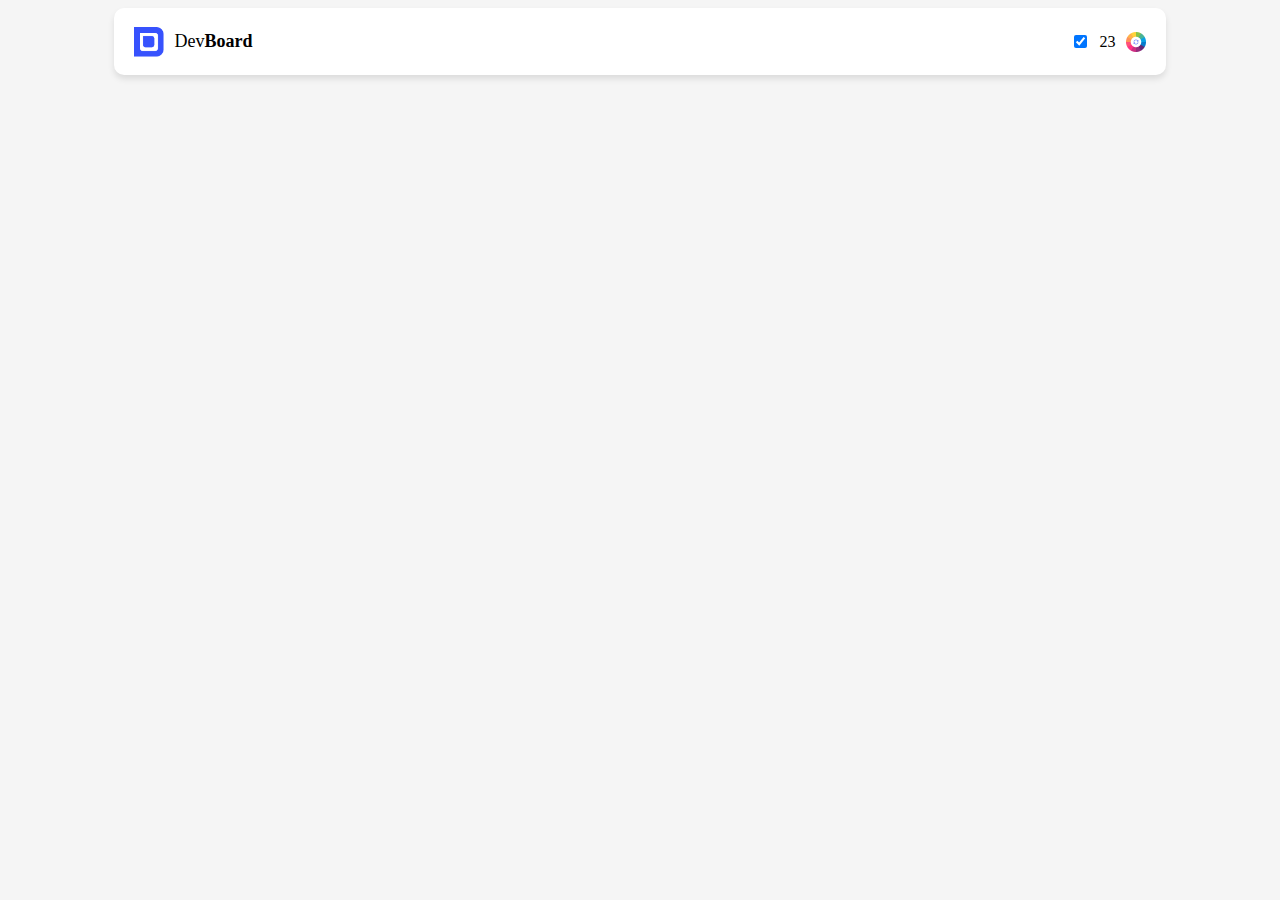
==== index.html @ f6774106 "first commit" ====
<!DOCTYPE html>
<html lang="en">
<head>
    <meta charset="UTF-8">
    <meta name="viewport" content="width=device-width, initial-scale=1.0">
    <title>DevBoard</title>
    <link rel="stylesheet" href="styles.css">
</head>
<body>

    <div class="devboard">
        <div class="logo">
            <img src="Images/logo.png" class="img1">
            <p>Dev<span class="board">Board</span></p>
        </div>
        <div class="icon">
            <input type="checkbox" id="task-check" checked class="inp1">
            <label for="task-check">23</label>
            <img src="Images/theme-btn.png" class="img2">
        </div>
    </div>

</body>
</html>
---- styles.css ----
body {
    background-color: #f5f5f5;
    display: flex;
    justify-content: center;
    align-items: center;
    
}

.devboard {
    display: flex;
    justify-content: space-between;
    align-items: center;
    background: white;
    padding: 5px 20px;
    width: 80%;
    border-radius: 10px;
    box-shadow: 0 4px 6px rgba(0, 0, 0, 0.1);
}

.logo {
    display: flex;
    align-items: center;
    font-size: 18px;
}

.img1 {
    width: 30px;
    height: 30px;
    margin-right: 10px;
}

.board {
    font-weight: bold;
}

.icon {
    display: flex;
    align-items: center;
    gap: 10px;
}

.inp1 {
    color: blue;
}

.img2 {
    width: 20px;
    height: 20px;
}
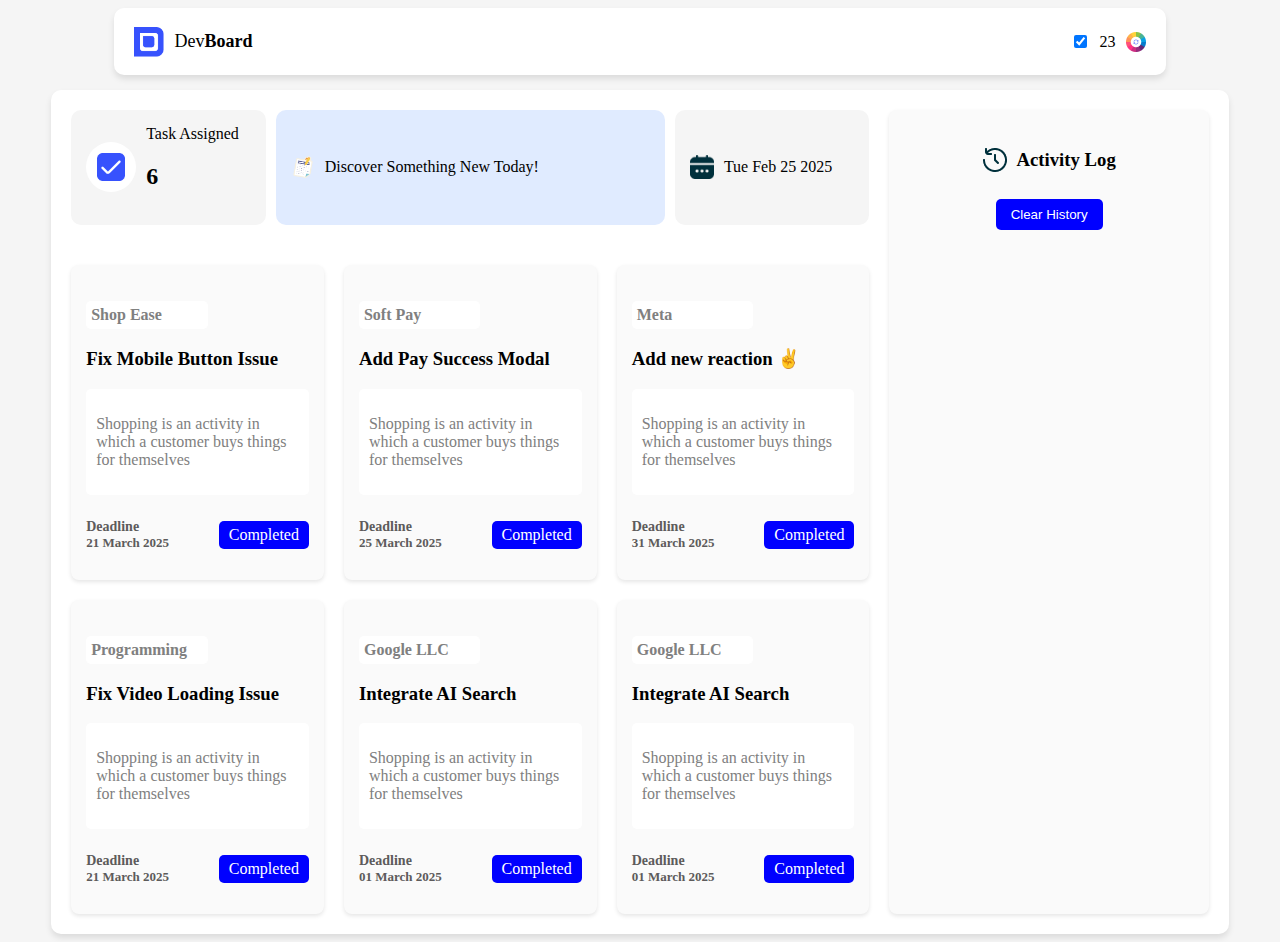
==== commit bfa3581c: "second commit" ====
--- a/index.html
+++ b/index.html
@@ -20,5 +20,115 @@
         </div>
     </div>
 
+    <!-- next part -->
+
+    <div class="container">
+        <!-- Left  -->
+        <div class="task-container">
+            <!-- Top -->
+
+            <div class="top">
+                <!-- Task Assigned -->
+                <div class="task-assigned">
+                    <div class="task-head">
+                        <div class="round"> <img src="Images/checkbox.png" alt=""> </div>
+                        <span class="ttask">Task Assigned
+                            <h2>6</h2>
+                        </span>
+                    </div>
+                    
+                </div>
+            
+                <!-- Discover Something New -->
+                <div class="discover">
+                    <img src="Images/board.png">
+                    <span>Discover Something New Today!</span>
+                </div>
+            
+                <!-- Date -->
+                <div class="date">
+                    <img src="Images/calender.png" alt="Calendar Icon">
+                    <span>Tue Feb 25 2025</span>
+                </div>
+            </div>
+            
+
+            <!-- Grid -->
+            <div class="task-grid">
+                <div class="task-card">
+                    <h4 class="shop">Shop Ease</h4>
+                    <h3>Fix Mobile Button Issue</h3>
+                    <div class="shopping"><p>Shopping is an activity in which a customer buys things for themselves</p></div>
+                    <div class="task-foot">
+                        <p class="deadline">Deadline <br> <span>21 March 2025</span></p>
+                        <span class="completed">Completed</span>
+                    </div>
+                </div>
+
+                <div class="task-card">
+                    <h4 class="shop">Soft Pay</h4>
+                    <h3>Add Pay Success Modal</h3>
+                    <div class="shopping"><p>Shopping is an activity in which a customer buys things for themselves</p></div>
+                    <div class="task-foot">
+                        <p class="deadline">Deadline <br> <span>25 March 2025</span></p>
+                        <span class="completed">Completed</span>
+                    </div>
+                </div>
+
+                <div class="task-card">
+                    <h4 class="shop">Meta</h4>
+                    <h3>Add new reaction ✌</h3>
+                    <div class="shopping"><p>Shopping is an activity in which a customer buys things for themselves</p></div>
+                    <div class="task-foot">
+                        <p class="deadline">Deadline <br> <span>31 March 2025</span></p>
+                        <span class="completed">Completed</span>
+                    </div>
+                </div>
+
+                <div class="task-card">
+                    <h4 class="shop">Programming</h4>
+                    <h3>Fix Video Loading Issue</h3>
+                    <div class="shopping"><p>Shopping is an activity in which a customer buys things for themselves</p></div>
+                    <div class="task-foot">
+                        <p class="deadline">Deadline <br> <span>21 March 2025</span></p>
+                        <span class="completed">Completed</span>
+                    </div>
+                </div>
+
+                <div class="task-card">
+                    <h4 class="shop">Google LLC</h4>
+                    <h3>Integrate AI Search</h3>
+                    <div class="shopping"><p>Shopping is an activity in which a customer buys things for themselves</p></div>
+                    <div class="task-foot">
+                        <p class="deadline">Deadline <br> <span>01 March 2025</span></p>
+                        <span class="completed">Completed</span>
+                    </div>
+                </div>
+                <div class="task-card">
+                    <h4 class="shop">Google LLC</h4>
+                    <h3>Integrate AI Search</h3>
+                    <div class="shopping"><p>Shopping is an activity in which a customer buys things for themselves</p></div>
+                    <div class="task-foot">
+                        <p class="deadline">Deadline <br> <span>01 March 2025</span></p>
+                        <span class="completed">Completed</span>
+                    </div>
+                </div>
+                
+            </div>
+        </div>
+
+        <!-- Activity Log -->
+        <div class="activity-log">
+                <div class="activity-head">
+                    <img src="Images/activity.png" alt="Activity Icon">
+                    <h3>Activity Log</h3>
+                </div>
+            <button class="clear-history">Clear History</button>
+        </div>
+        
+    </div>
+
+
+
 </body>
 </html>
--- a/styles.css
+++ b/styles.css
@@ -1,8 +1,9 @@
 body {
     background-color: #f5f5f5;
     display: flex;
-    justify-content: center;
-    align-items: center;
+    flex-direction: column;
+    align-items: center;
+    
     
 }
 
@@ -47,3 +48,212 @@
     width: 20px;
     height: 20px;
 }
+
+/* next part */
+
+
+
+
+
+.container {
+    display: grid;
+    grid-template-columns: 2fr 0.8fr;
+    gap: 20px;
+    width: 90%;
+    max-width: 1200px;
+    background: white;
+    padding: 20px;
+    border-radius: 10px;
+    box-shadow: 0 4px 6px rgba(0, 0, 0, 0.1);
+    margin-top: 15px;
+}
+
+/* Left Section */
+.task-container {
+    display: flex;
+    flex-direction: column;
+    gap: 20px;
+}
+
+/* Top Cards */
+.top-cards {
+    display: flex;
+    gap: 10px;
+}
+
+.card {
+    flex: 1;
+    padding: 15px;
+    background: #fafafa;
+    border-radius: 8px;
+    box-shadow: 0 2px 4px rgba(0, 0, 0, 0.1);
+    display: flex;
+    align-items: center;
+    gap: 10px;
+}
+
+.card img {
+    width: 24px;
+    height: 24px;
+}
+
+/* Top Grid */
+.top {
+    display: grid;
+    grid-template-columns: 1fr 2fr 1fr; /* Task Assigned & Date ছোট, Discover বড় */
+    gap: 10px;
+    margin-bottom: 20px;
+}
+
+/* Task Assigned */
+.task-assigned {
+    background: #f5f5f5;
+    padding: 15px;
+    border-radius: 10px;
+    gap: 5px;
+}
+
+.task-head{
+    display: flex;
+    align-items: center;
+}
+
+.ttask{
+    margin-left: 10px;
+}
+
+.round{
+    background-color: white;
+    height: 50px;
+    width: 50px;
+    border-radius: 50%;
+    display: flex;
+    justify-content: center;
+    align-items: center;
+}
+
+/* Discover Something New */
+.discover {
+    background: #e0ebff;
+    padding: 15px;
+    border-radius: 10px;
+    display: flex;
+    align-items: center;
+    gap: 10px;
+}
+
+
+/* Date */
+.date {
+    background: #f5f5f5;
+    padding: 15px;
+    border-radius: 10px;
+    display: flex;
+    align-items: center;
+    gap: 10px;
+}
+
+/* Icons */
+.task-header img,
+.discover img,
+.date img {
+    width: 24px;
+    height: 24px;
+}
+
+
+/* Grid */
+.task-grid {
+    display: grid;
+    grid-template-columns: repeat(3, 1fr);
+    gap: 20px;
+}
+
+.task-card {
+    background: #fafafa;
+    padding: 15px;
+    border-radius: 8px;
+    box-shadow: 0 2px 4px rgba(0, 0, 0, 0.1);
+}
+
+.task-foot {
+    display: flex;
+    justify-content: space-between;
+    align-items: center;
+    margin-top: 10px;
+}
+
+.deadline {
+    font-size: 14px;
+    font-weight: bold;
+    color: rgb(93, 91, 91);
+}
+
+.deadline span {
+    display: block;
+    font-size: 13px;
+    color: rgb(93, 91, 91);
+}
+
+.completed {
+    background: blue;
+    color: white;
+    padding: 5px 10px;
+    border-radius: 5px;
+}
+
+.shop{
+    background-color: white;
+    width: 50%;
+    padding: 5px;
+    border-radius: 5px;
+    margin-bottom: 8px;
+    color: gray;
+    font-weight: 600;
+}
+.shopping{
+    background-color: white;
+    padding: 10px;
+    border-radius: 5px;
+    margin-top: 8px;
+    color: gray;
+}
+
+/* Right */
+
+.clear-history {
+    background: blue;
+    color: white;
+    border: none;
+    padding: 8px 15px;
+    border-radius: 5px;
+    margin-top: 10px;
+}
+
+/* Activity Log Box */
+.activity-log {
+    background: #fafafa;
+    padding: 20px;
+    border-radius: 8px;
+    box-shadow: 0 2px 4px rgba(0, 0, 0, 0.1);
+    display: flex;
+    flex-direction: column;
+    align-items: center;
+    text-align: center;
+}
+
+/* Activity Log Head */
+.activity-head {
+    display: flex;
+    align-items: center;
+    gap: 10px;
+    justify-content: center;
+}
+
+/* Activity Icon */
+.activity-header img {
+    width: 24px;
+    height: 24px;
+}
+
+
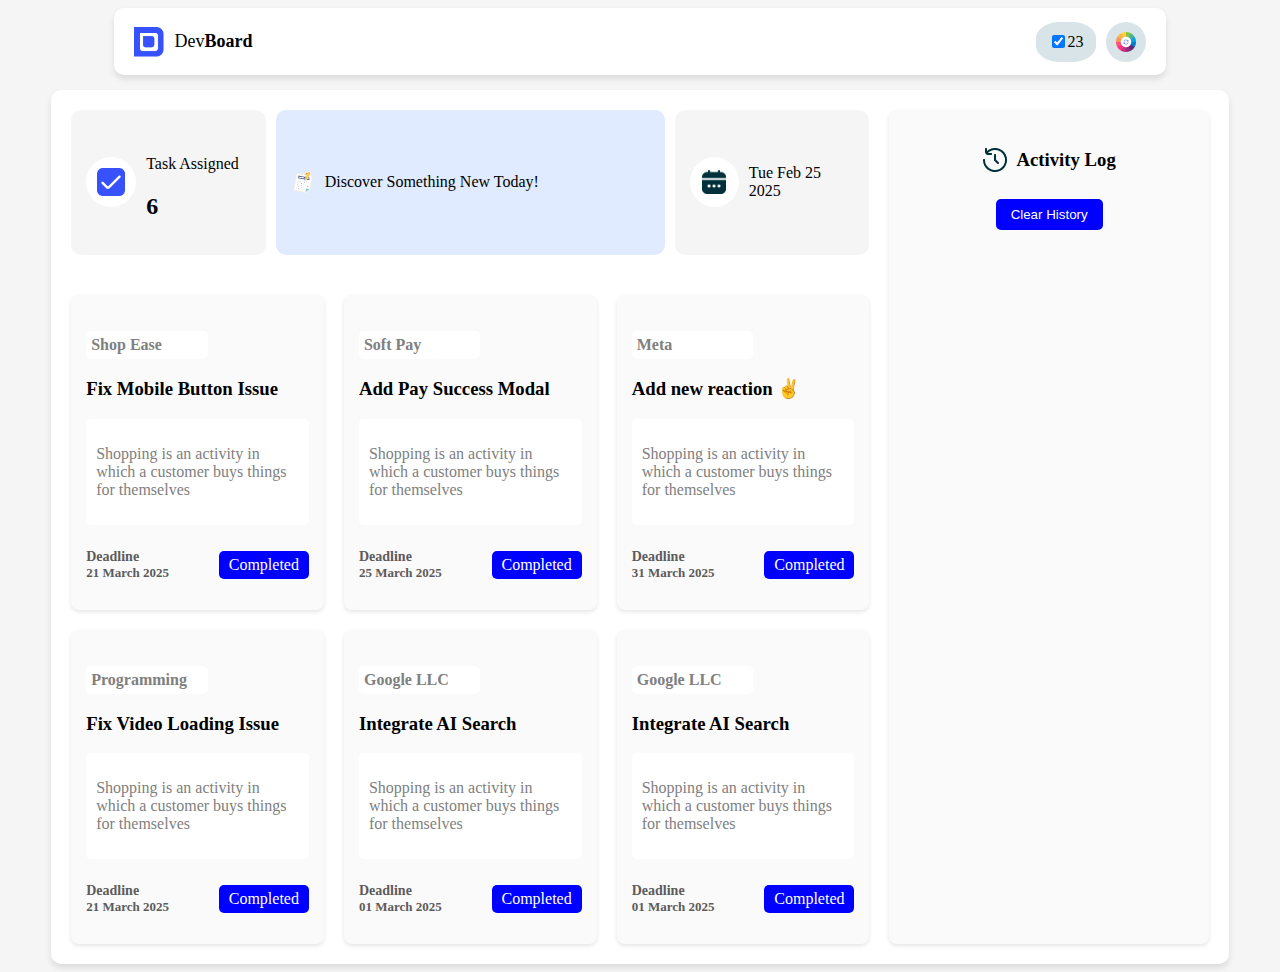
==== commit 709d0ece: "third commit" ====
--- a/index.html
+++ b/index.html
@@ -14,9 +14,11 @@
             <p>Dev<span class="board">Board</span></p>
         </div>
         <div class="icon">
-            <input type="checkbox" id="task-check" checked class="inp1">
-            <label for="task-check">23</label>
-            <img src="Images/theme-btn.png" class="img2">
+            <div class="half-round">
+                <input type="checkbox" id="task-check" checked class="inp1">
+                <label for="task-check">23</label>
+            </div>
+            <div class="roundy"><img src="Images/theme-btn.png" class="img2"></div>
         </div>
     </div>
 
@@ -47,7 +49,7 @@
             
                 <!-- Date -->
                 <div class="date">
-                    <img src="Images/calender.png" alt="Calendar Icon">
+                    <div class="round"><img src="Images/calender.png"></div>
                     <span>Tue Feb 25 2025</span>
                 </div>
             </div>
--- a/styles.css
+++ b/styles.css
@@ -47,6 +47,25 @@
 .img2 {
     width: 20px;
     height: 20px;
+}
+
+.half-round{
+        background-color: rgb(217, 228, 232);
+        height: 40px;
+        width: 60px;
+        border-radius: 40%;
+        display: flex;
+        justify-content: center;
+        align-items: center;
+}
+.roundy{
+    background-color: rgb(217, 228, 232);
+        height: 40px;
+        width: 40px;
+        border-radius: 50%;
+        display: flex;
+        justify-content: center;
+        align-items: center;
 }
 
 /* next part */
@@ -120,6 +139,7 @@
 
 .ttask{
     margin-left: 10px;
+    margin-top: 30px;
 }
 
 .round{
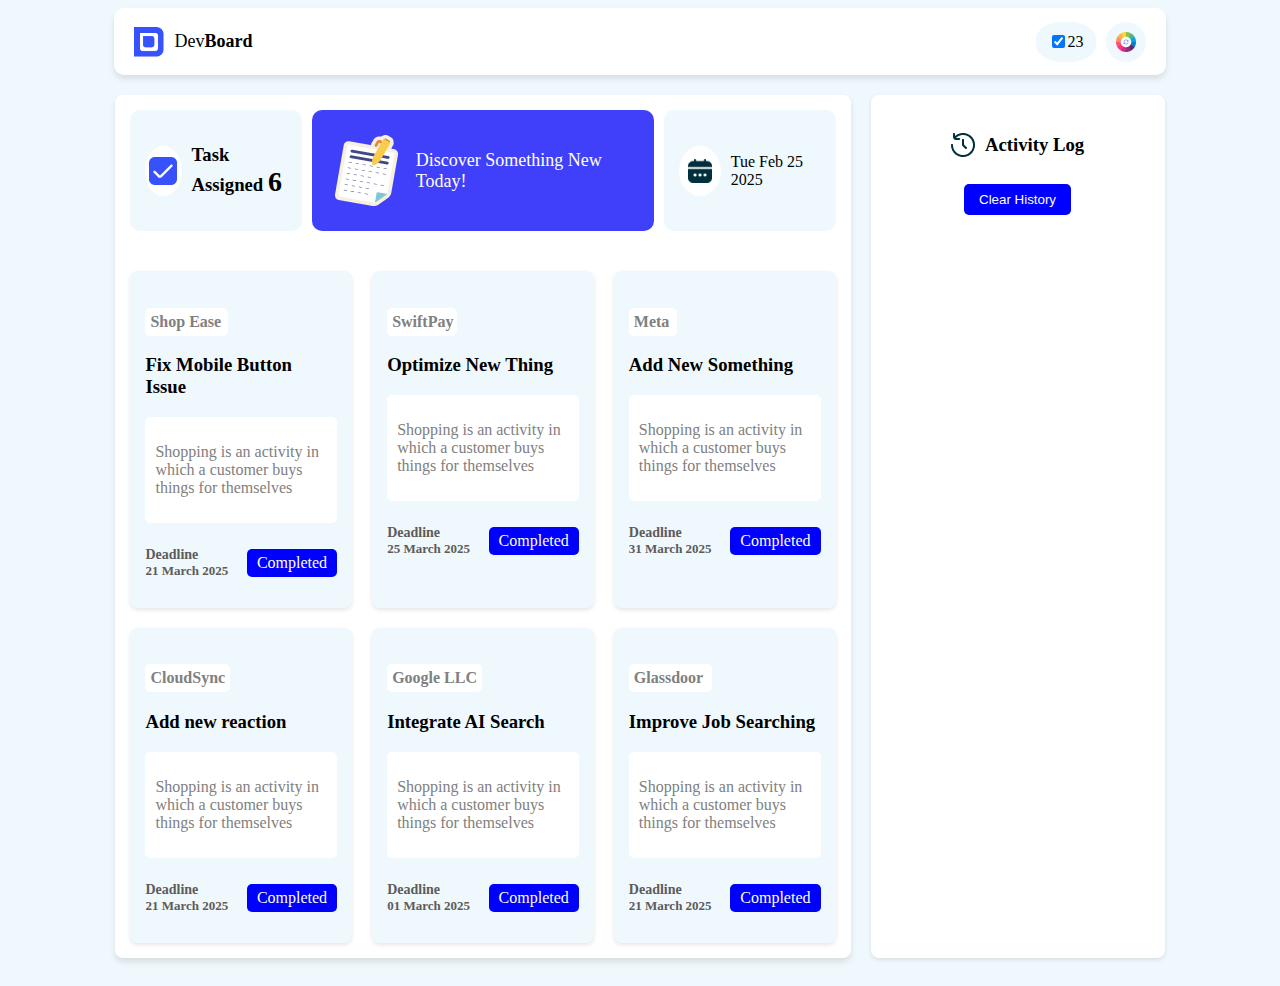
==== commit 4e62d894: "fourth commit" ====
--- a/index.html
+++ b/index.html
@@ -3,7 +3,7 @@
 <head>
     <meta charset="UTF-8">
     <meta name="viewport" content="width=device-width, initial-scale=1.0">
-    <title>DevBoard</title>
+    <title>Tasks</title>
     <link rel="stylesheet" href="styles.css">
 </head>
 <body>
@@ -22,7 +22,7 @@
         </div>
     </div>
 
-    <!-- next part -->
+    <!-- main -->
 
     <div class="container">
         <!-- Left  -->
@@ -30,21 +30,22 @@
             <!-- Top -->
 
             <div class="top">
+
                 <!-- Task Assigned -->
                 <div class="task-assigned">
                     <div class="task-head">
                         <div class="round"> <img src="Images/checkbox.png" alt=""> </div>
-                        <span class="ttask">Task Assigned
-                            <h2>6</h2>
-                        </span>
+                        <h3 class="ttask">Task Assigned
+                            <span>6</span>
+                        </h3>
                     </div>
                     
                 </div>
             
                 <!-- Discover Something New -->
-                <div class="discover">
+                <div class="discover" id="discoverBtn">
                     <img src="Images/board.png">
-                    <span>Discover Something New Today!</span>
+                    <span class="something">Discover Something New Today!</span>
                 </div>
             
                 <!-- Date -->
@@ -56,62 +57,62 @@
             
 
             <!-- Grid -->
-            <div class="task-grid">
-                <div class="task-card">
+            <div class="grid">
+                <div class="card">
                     <h4 class="shop">Shop Ease</h4>
                     <h3>Fix Mobile Button Issue</h3>
                     <div class="shopping"><p>Shopping is an activity in which a customer buys things for themselves</p></div>
-                    <div class="task-foot">
+                    <div class="foot">
                         <p class="deadline">Deadline <br> <span>21 March 2025</span></p>
                         <span class="completed">Completed</span>
                     </div>
                 </div>
 
-                <div class="task-card">
-                    <h4 class="shop">Soft Pay</h4>
-                    <h3>Add Pay Success Modal</h3>
+                <div class="card">
+                    <h4 class="shop shop2">SwiftPay</h4>
+                    <h3>Optimize New Thing</h3>
                     <div class="shopping"><p>Shopping is an activity in which a customer buys things for themselves</p></div>
-                    <div class="task-foot">
+                    <div class="foot">
                         <p class="deadline">Deadline <br> <span>25 March 2025</span></p>
                         <span class="completed">Completed</span>
                     </div>
                 </div>
 
-                <div class="task-card">
-                    <h4 class="shop">Meta</h4>
-                    <h3>Add new reaction ✌</h3>
+                <div class="card">
+                    <h4 class="shop shop3">Meta</h4>
+                    <h3>Add New Something</h3>
                     <div class="shopping"><p>Shopping is an activity in which a customer buys things for themselves</p></div>
-                    <div class="task-foot">
+                    <div class="foot">
                         <p class="deadline">Deadline <br> <span>31 March 2025</span></p>
                         <span class="completed">Completed</span>
                     </div>
                 </div>
 
-                <div class="task-card">
-                    <h4 class="shop">Programming</h4>
-                    <h3>Fix Video Loading Issue</h3>
+                <div class="card">
+                    <h4 class="shop shop4">CloudSync</h4>
+                    <h3>Add new reaction</h3>
                     <div class="shopping"><p>Shopping is an activity in which a customer buys things for themselves</p></div>
-                    <div class="task-foot">
+                    <div class="foot">
                         <p class="deadline">Deadline <br> <span>21 March 2025</span></p>
                         <span class="completed">Completed</span>
                     </div>
                 </div>
 
-                <div class="task-card">
-                    <h4 class="shop">Google LLC</h4>
+                <div class="card">
+                    <h4 class="shop shop5">Google LLC</h4>
                     <h3>Integrate AI Search</h3>
                     <div class="shopping"><p>Shopping is an activity in which a customer buys things for themselves</p></div>
-                    <div class="task-foot">
+                    <div class="foot">
                         <p class="deadline">Deadline <br> <span>01 March 2025</span></p>
                         <span class="completed">Completed</span>
                     </div>
                 </div>
-                <div class="task-card">
-                    <h4 class="shop">Google LLC</h4>
-                    <h3>Integrate AI Search</h3>
+                <div class="card">
+                    <h4 class="shop">Glassdoor</h4>
+                    <h3>Improve Job Searching</h3>
                     <div class="shopping"><p>Shopping is an activity in which a customer buys things for themselves</p></div>
-                    <div class="task-foot">
-                        <p class="deadline">Deadline <br> <span>01 March 2025</span></p>
+                    <div class="foot">
+                        <p class="deadline">Deadline <br> <span>21 March 2025</span></p>
                         <span class="completed">Completed</span>
                     </div>
                 </div>
@@ -131,6 +132,6 @@
     </div>
 
 
-
+<script src="script.js"></script>
 </body>
-</html>
+</html>--- a/styles.css
+++ b/styles.css
@@ -1,5 +1,5 @@
 body {
-    background-color: #f5f5f5;
+    background-color: rgba(135, 207, 235, 0.137);
     display: flex;
     flex-direction: column;
     align-items: center;
@@ -50,16 +50,16 @@
 }
 
 .half-round{
-        background-color: rgb(217, 228, 232);
+        background-color: rgba(135, 207, 235, 0.137);
         height: 40px;
         width: 60px;
-        border-radius: 40%;
+        border-radius: 43%;
         display: flex;
         justify-content: center;
         align-items: center;
 }
 .roundy{
-    background-color: rgb(217, 228, 232);
+    background-color: rgba(135, 207, 235, 0.137);
         height: 40px;
         width: 40px;
         border-radius: 50%;
@@ -68,65 +68,39 @@
         align-items: center;
 }
 
-/* next part */
-
-
-
+/* main */
 
 
 .container {
     display: grid;
     grid-template-columns: 2fr 0.8fr;
     gap: 20px;
-    width: 90%;
-    max-width: 1200px;
-    background: white;
-    padding: 20px;
-    border-radius: 10px;
-    box-shadow: 0 4px 6px rgba(0, 0, 0, 0.1);
-    margin-top: 15px;
-}
-
-/* Left Section */
+    width: 83%; 
+    padding: 20px;   
+}
+
+/* Left */
 .task-container {
     display: flex;
     flex-direction: column;
     gap: 20px;
-}
-
-/* Top Cards */
-.top-cards {
-    display: flex;
-    gap: 10px;
-}
-
-.card {
-    flex: 1;
-    padding: 15px;
-    background: #fafafa;
+    background-color: white;
+    padding: 15px;
     border-radius: 8px;
-    box-shadow: 0 2px 4px rgba(0, 0, 0, 0.1);
-    display: flex;
-    align-items: center;
-    gap: 10px;
-}
-
-.card img {
-    width: 24px;
-    height: 24px;
-}
-
-/* Top Grid */
+    box-shadow: 0 4px 6px rgba(0, 0, 0, 0.1);
+}
+
+/* Top */
 .top {
     display: grid;
-    grid-template-columns: 1fr 2fr 1fr; /* Task Assigned & Date ছোট, Discover বড় */
+    grid-template-columns: 1fr 2fr 1fr;
     gap: 10px;
     margin-bottom: 20px;
 }
 
 /* Task Assigned */
 .task-assigned {
-    background: #f5f5f5;
+    background: rgba(135, 207, 235, 0.137);
     padding: 15px;
     border-radius: 10px;
     gap: 5px;
@@ -137,9 +111,12 @@
     align-items: center;
 }
 
+.task-head span{
+font-size: 28px;
+}
+
 .ttask{
-    margin-left: 10px;
-    margin-top: 30px;
+    margin-left: 10px;   
 }
 
 .round{
@@ -154,18 +131,23 @@
 
 /* Discover Something New */
 .discover {
-    background: #e0ebff;
-    padding: 15px;
-    border-radius: 10px;
-    display: flex;
-    align-items: center;
-    gap: 10px;
+    background: rgba(28, 28, 250, 0.842);
+    padding: 15px;
+    border-radius: 10px;
+    display: flex;
+    align-items: center;
+    gap: 10px;
+}
+
+.something{
+   color: white; 
+   font-size: large;
 }
 
 
 /* Date */
 .date {
-    background: #f5f5f5;
+    background: rgba(135, 207, 235, 0.137);
     padding: 15px;
     border-radius: 10px;
     display: flex;
@@ -175,7 +157,6 @@
 
 /* Icons */
 .task-header img,
-.discover img,
 .date img {
     width: 24px;
     height: 24px;
@@ -183,20 +164,20 @@
 
 
 /* Grid */
-.task-grid {
+.grid {
     display: grid;
     grid-template-columns: repeat(3, 1fr);
     gap: 20px;
 }
 
-.task-card {
-    background: #fafafa;
+.card {
+    background: rgba(135, 207, 235, 0.137);
     padding: 15px;
     border-radius: 8px;
     box-shadow: 0 2px 4px rgba(0, 0, 0, 0.1);
 }
 
-.task-foot {
+.foot {
     display: flex;
     justify-content: space-between;
     align-items: center;
@@ -224,13 +205,26 @@
 
 .shop{
     background-color: white;
-    width: 50%;
+    width: 73px;
     padding: 5px;
     border-radius: 5px;
     margin-bottom: 8px;
     color: gray;
     font-weight: 600;
 }
+.shop2{
+      width: 60px;
+}
+.shop3{
+    width: 38px;
+}
+.shop4{
+    width: 75px;
+}
+.shop5{
+    width: 85px;
+}
+
 .shopping{
     background-color: white;
     padding: 10px;
@@ -239,7 +233,7 @@
     color: gray;
 }
 
-/* Right */
+/* Activity Log */
 
 .clear-history {
     background: blue;
@@ -250,9 +244,8 @@
     margin-top: 10px;
 }
 
-/* Activity Log Box */
 .activity-log {
-    background: #fafafa;
+    background: white;
     padding: 20px;
     border-radius: 8px;
     box-shadow: 0 2px 4px rgba(0, 0, 0, 0.1);
@@ -262,7 +255,6 @@
     text-align: center;
 }
 
-/* Activity Log Head */
 .activity-head {
     display: flex;
     align-items: center;
@@ -270,10 +262,6 @@
     justify-content: center;
 }
 
-/* Activity Icon */
-.activity-header img {
-    width: 24px;
-    height: 24px;
-}
-
-
+
+
+
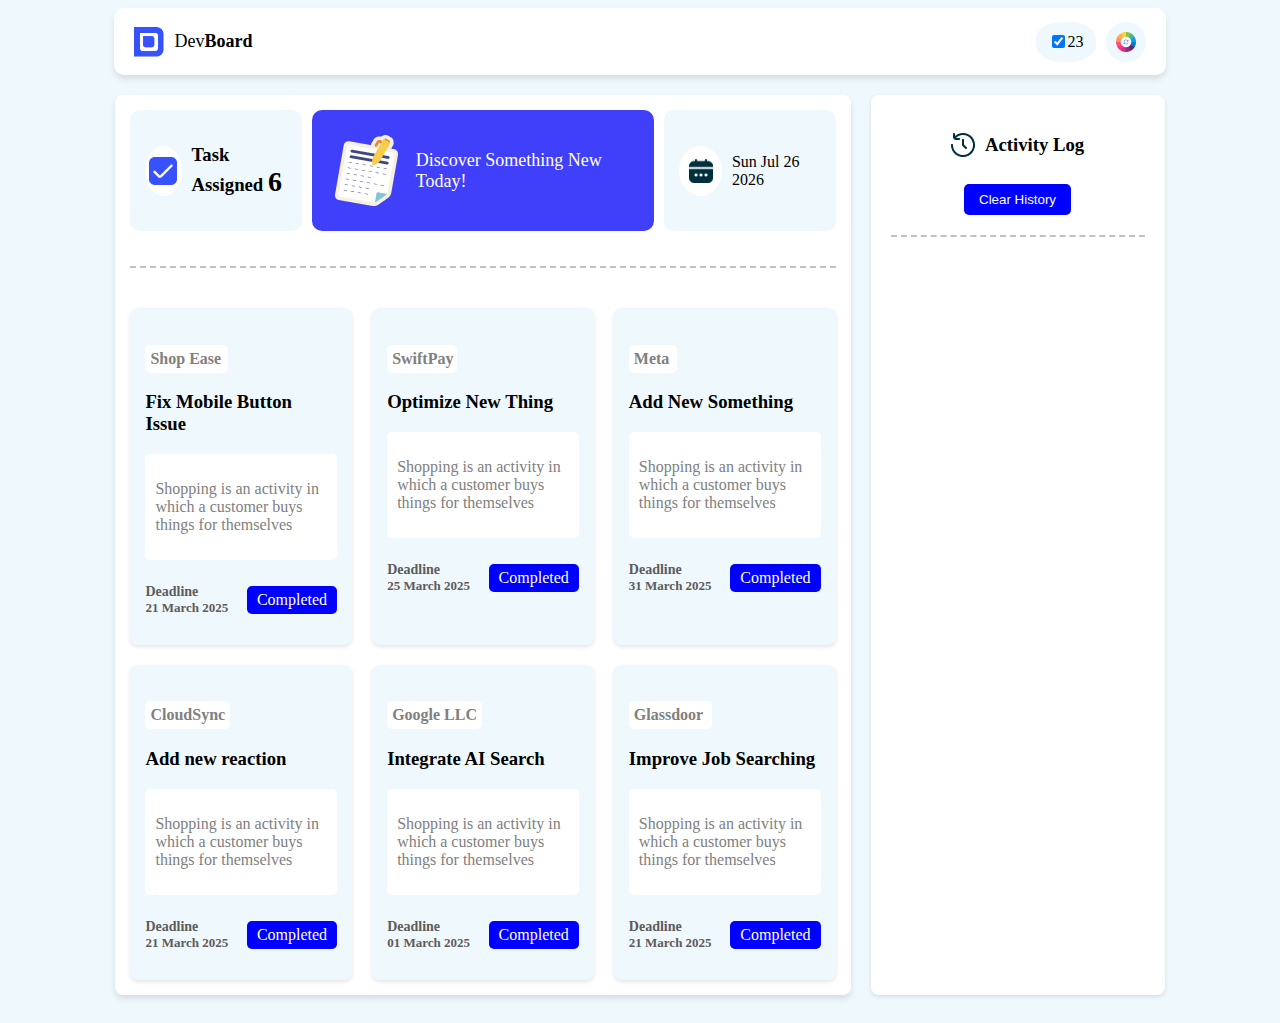
==== commit b02450a7: "last commit" ====
--- a/index.html
+++ b/index.html
@@ -123,12 +123,12 @@
         <!-- Activity Log -->
         <div class="activity-log">
                 <div class="activity-head">
-                    <img src="Images/activity.png" alt="Activity Icon">
+                    <img src="Images/activity.png">
                     <h3>Activity Log</h3>
                 </div>
             <button class="clear-history">Clear History</button>
+            <div class="dashed-line"></div>
         </div>
-        
     </div>
 
 
--- a/styles.css
+++ b/styles.css
@@ -96,6 +96,8 @@
     grid-template-columns: 1fr 2fr 1fr;
     gap: 10px;
     margin-bottom: 20px;
+    border-bottom: 2px dashed rgb(194, 193, 193);
+    padding-bottom: 35px;
 }
 
 /* Task Assigned */
@@ -104,6 +106,12 @@
     padding: 15px;
     border-radius: 10px;
     gap: 5px;
+}
+
+.line{
+    border: none;
+    border-top: 2px dashed rgb(172, 166, 166);
+    margin-top: 10px;
 }
 
 .task-head{
@@ -241,7 +249,9 @@
     border: none;
     padding: 8px 15px;
     border-radius: 5px;
-    margin-top: 10px;
+
+    display: block;
+    margin: 10px;
 }
 
 .activity-log {
@@ -253,6 +263,14 @@
     flex-direction: column;
     align-items: center;
     text-align: center;
+
+}
+
+.dashed-line{
+    width: 100%;
+    height: 1px;
+    border-top: 2px dashed rgb(194, 193, 193);
+    margin-top: 10px;
 }
 
 .activity-head {
@@ -262,6 +280,11 @@
     justify-content: center;
 }
 
-
-
-
+.disabled {
+    background-color: rgb(199, 197, 197);
+    pointer-events: none;
+}
+
+
+
+
